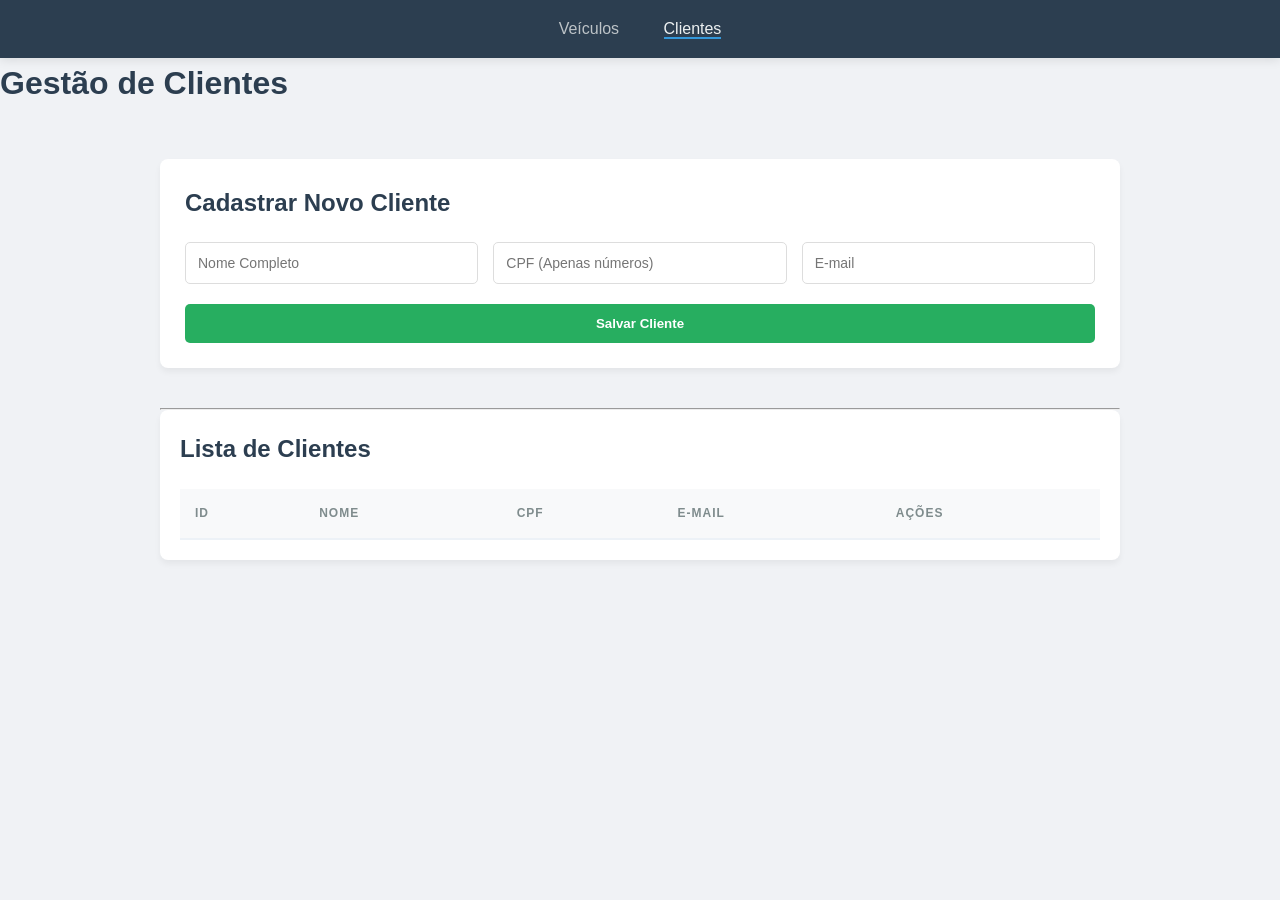
==== FrontEnd/clientes.html @ 45a95d70 "Adição de funções de remover veículos e clientes" ====
<!DOCTYPE html>
<html lang="pt-br">
<head>
    <meta charset="UTF-8">
    <meta name="viewport" content="width=device-width, initial-scale=1.0">
    <title>Concessionária - Gestão de Clientes</title>
    <link rel="stylesheet" href="clientes.css"> </head>
<body>

    <header>
        <nav class="navbar">
            <a href="index.html">Veículos</a>
            <a href="clientes.html" class="active">Clientes</a>
        </nav>
        <h1>Gestão de Clientes</h1>
    </header>

    <main class="container">
        <section class="form-section">
            <h2>Cadastrar Novo Cliente</h2>
            <form id="form-cliente">
                <div class="input-group">
                    <input type="text" id="nome" placeholder="Nome Completo" required>
                    <input type="text" id="cpf" placeholder="CPF (Apenas números)" required maxlength="11">
                    <input type="email" id="email" placeholder="E-mail" required>
                </div>
                <button type="submit" class="btn-save">Salvar Cliente</button>
            </form>
        </section>

        <hr>

        <section class="table-section">
            <h2>Lista de Clientes</h2>
            <table id="tabela-clientes">
                <thead>
                    <tr>
                        <th>ID</th>
                        <th>Nome</th>
                        <th>CPF</th>
                        <th>E-mail</th>
                        <th>Ações</th>
                    </tr>
                </thead>
                <tbody>
                    </tbody>
            </table>
        </section>
    </main>

    <script src="clientes.js"></script>
</body>
</html>
---- FrontEnd/clientes.css ----
/* Configurações Globais */
* {
    margin: 0;
    padding: 0;
    box-sizing: border-box;
    font-family: 'Segoe UI', Tahoma, Geneva, Verdana, sans-serif;
}

body {
    background-color: #f0f2f5;
    color: #333;
    line-height: 1.6;
}

/* Navbar Moderna */
.navbar {
    background-color: #2c3e50;
    padding: 1rem 0;
    text-align: center;
    box-shadow: 0 2px 10px rgba(0,0,0,0.1);
}

.navbar a {
    color: #bdc3c7;
    text-decoration: none;
    margin: 0 20px;
    font-weight: 500;
    transition: 0.3s;
}

.navbar a:hover, .navbar a.active {
    color: #ecf0f1;
    border-bottom: 2px solid #3498db;
}

/* Container Principal */
.container {
    max-width: 1000px;
    margin: 30px auto;
    padding: 20px;
}

h1, h2 {
    color: #2c3e50;
    margin-bottom: 20px;
}

/* Seção do Formulário */
.form-section {
    background: white;
    padding: 25px;
    border-radius: 8px;
    box-shadow: 0 4px 6px rgba(0,0,0,0.05);
    margin-bottom: 40px;
}

.input-group {
    display: grid;
    grid-template-columns: 1fr 1fr 1fr; /* Três colunas iguais */
    gap: 15px;
    margin-bottom: 20px;
}

@media (max-width: 768px) {
    .input-group { grid-template-columns: 1fr; } /* Empilha no celular */
}

input {
    padding: 12px;
    border: 1px solid #ddd;
    border-radius: 5px;
    font-size: 14px;
    outline: none;
    transition: border-color 0.3s;
}

input:focus {
    border-color: #3498db;
}

.btn-save {
    background-color: #27ae60;
    color: white;
    border: none;
    padding: 12px 25px;
    border-radius: 5px;
    cursor: pointer;
    font-weight: bold;
    width: 100%;
    transition: background 0.3s;
}

.btn-save:hover {
    background-color: #219150;
}

/* Tabela de Clientes */
.table-section {
    background: white;
    padding: 20px;
    border-radius: 8px;
    box-shadow: 0 4px 6px rgba(0,0,0,0.05);
    overflow-x: auto; /* Scroll se a tela for pequena */
}

table {
    width: 100%;
    border-collapse: collapse;
}

th {
    background-color: #f8f9fa;
    color: #7f8c8d;
    text-align: left;
    padding: 15px;
    border-bottom: 2px solid #edf2f7;
    text-transform: uppercase;
    font-size: 12px;
    letter-spacing: 1px;
}

td {
    padding: 15px;
    border-bottom: 1px solid #eee;
    font-size: 14px;
}

tr:hover {
    background-color: #f9f9f9;
}

/* Botão de Excluir */
.btn-delete {
    background-color: #e74c3c;
    color: white;
    border: none;
    padding: 6px 12px;
    border-radius: 4px;
    cursor: pointer;
    font-size: 12px;
    transition: 0.3s;
}

.btn-delete:hover {
    background-color: #c0392b;
}
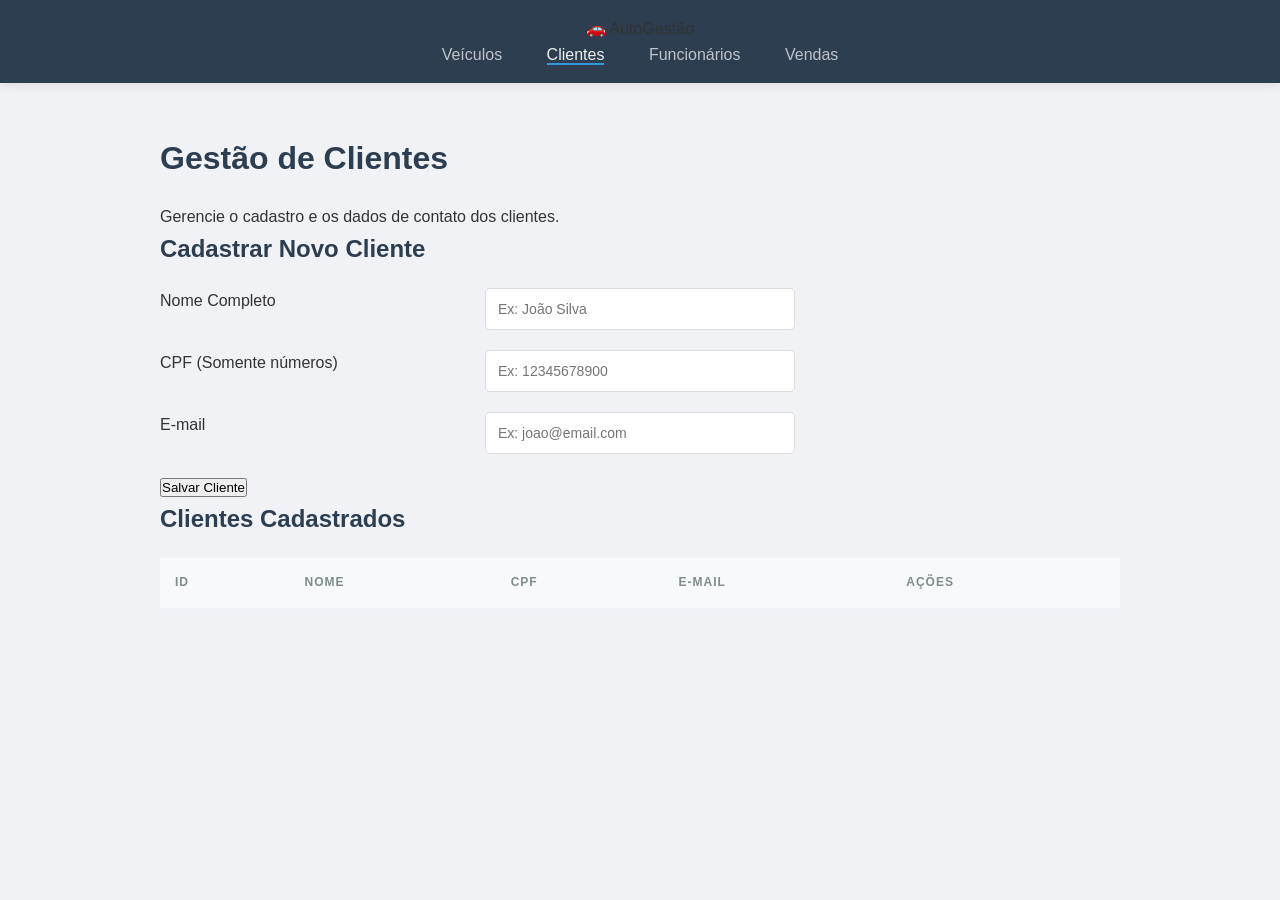
==== commit 41f5f841: "Alterações feitas no html, css e javascript relacionadas à: interação entre paginas, UI/UX aprimorad" ====
--- a/FrontEnd/clientes.html
+++ b/FrontEnd/clientes.html
@@ -4,48 +4,74 @@
     <meta charset="UTF-8">
     <meta name="viewport" content="width=device-width, initial-scale=1.0">
     <title>Concessionária - Gestão de Clientes</title>
-    <link rel="stylesheet" href="clientes.css"> </head>
+    <link href="https://fonts.googleapis.com/css2?family=Inter:wght@400;500;600;700&display=swap" rel="stylesheet">
+    <link rel="stylesheet" href="clientes.css"> 
+</head>
 <body>
 
     <header>
         <nav class="navbar">
-            <a href="index.html">Veículos</a>
-            <a href="clientes.html" class="active">Clientes</a>
+            <div class="nav-container">
+                <span class="logo">🚗 AutoGestão</span>
+                <div class="nav-links">
+                    <a href="veiculos.html">Veículos</a>
+                    <a href="clientes.html" class="active">Clientes</a>
+                    <a href="funcionarios.html">Funcionários</a>
+                    <a href="vendas.html">Vendas</a>
+                </div>
+            </div>
         </nav>
-        <h1>Gestão de Clientes</h1>
     </header>
 
     <main class="container">
-        <section class="form-section">
-            <h2>Cadastrar Novo Cliente</h2>
+        
+        <div class="page-header">
+            <h1>Gestão de Clientes</h1>
+            <p>Gerencie o cadastro e os dados de contato dos clientes.</p>
+        </div>
+
+        <section class="card-section">
+            <h2 class="section-title">Cadastrar Novo Cliente</h2>
             <form id="form-cliente">
-                <div class="input-group">
-                    <input type="text" id="nome" placeholder="Nome Completo" required>
-                    <input type="text" id="cpf" placeholder="CPF (Apenas números)" required maxlength="11">
-                    <input type="email" id="email" placeholder="E-mail" required>
+                <div class="input-grid">
+                    <div class="input-group">
+                        <label for="nome">Nome Completo</label>
+                        <input type="text" id="nome" placeholder="Ex: João Silva" required>
+                    </div>
+                    <div class="input-group">
+                        <label for="cpf">CPF (Somente números)</label>
+                        <input type="text" id="cpf" placeholder="Ex: 12345678900" required maxlength="11">
+                    </div>
+                    <div class="input-group">
+                        <label for="email">E-mail</label>
+                        <input type="email" id="email" placeholder="Ex: joao@email.com" required>
+                    </div>
                 </div>
-                <button type="submit" class="btn-save">Salvar Cliente</button>
+                <div class="form-actions">
+                    <button type="submit" class="btn-primary">Salvar Cliente</button>
+                </div>
             </form>
         </section>
 
-        <hr>
+        <section class="card-section">
+            <h2 class="section-title">Clientes Cadastrados</h2>
+            <div class="table-responsive">
+                <table class="data-table" id="tabela-clientes">
+                    <thead>
+                        <tr>
+                            <th>ID</th>
+                            <th>Nome</th>
+                            <th>CPF</th>
+                            <th>E-mail</th>
+                            <th>Ações</th>
+                        </tr>
+                    </thead>
+                    <tbody>
+                        </tbody>
+                </table>
+            </div>
+        </section>
 
-        <section class="table-section">
-            <h2>Lista de Clientes</h2>
-            <table id="tabela-clientes">
-                <thead>
-                    <tr>
-                        <th>ID</th>
-                        <th>Nome</th>
-                        <th>CPF</th>
-                        <th>E-mail</th>
-                        <th>Ações</th>
-                    </tr>
-                </thead>
-                <tbody>
-                    </tbody>
-            </table>
-        </section>
     </main>
 
     <script src="clientes.js"></script>
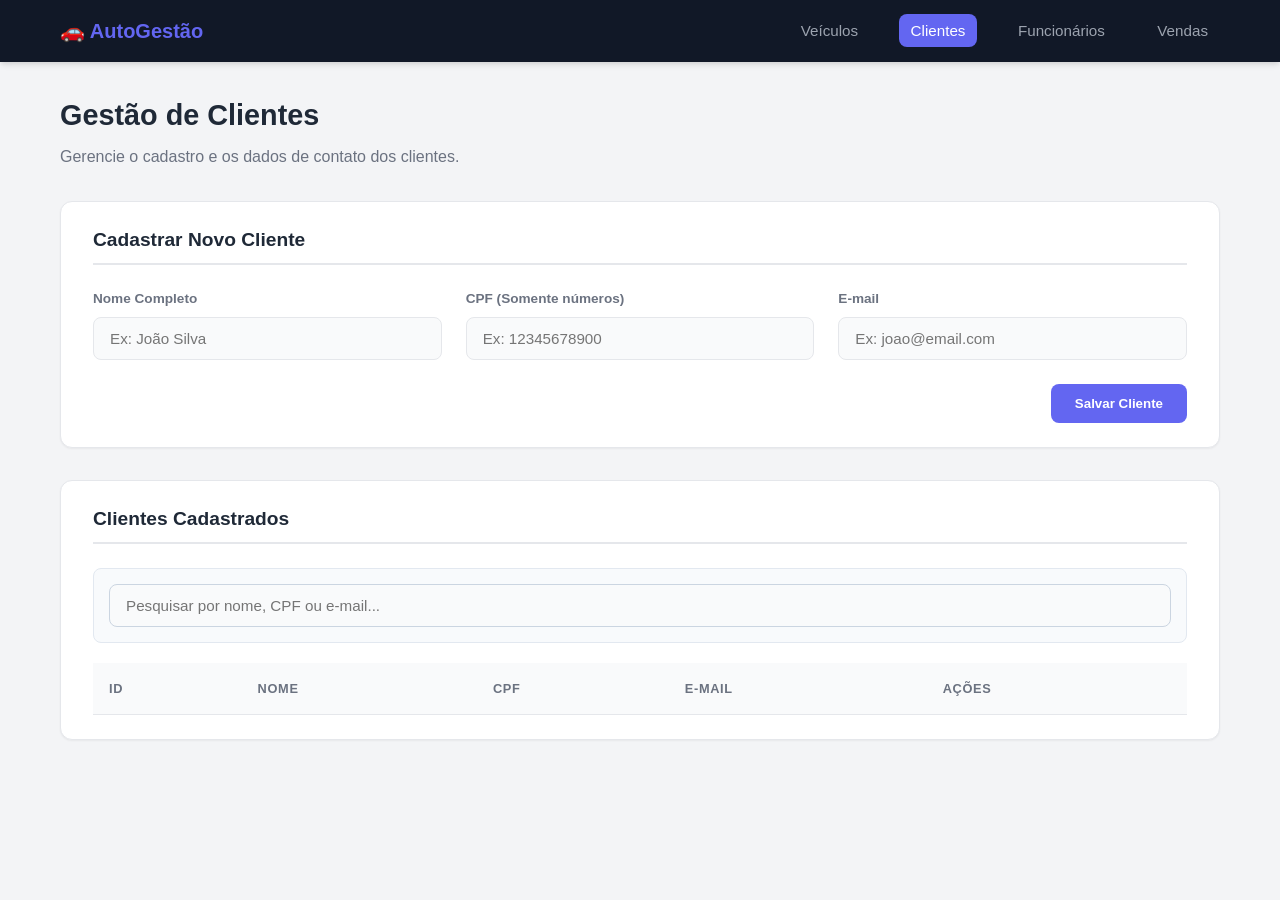
==== commit 9e49b6f5: "fix: restaura a estrutura completa do projeto com todas as pastas" ====
--- a/FrontEnd/clientes.html
+++ b/FrontEnd/clientes.html
@@ -55,6 +55,11 @@
 
         <section class="card-section">
             <h2 class="section-title">Clientes Cadastrados</h2>
+            <div class="search-container">
+                <div class="input-group">
+                    <input type="text" id="input-busca" placeholder="Pesquisar por nome, CPF ou e-mail..." onkeyup="filtrarTabela()">
+                </div>
+            </div>
             <div class="table-responsive">
                 <table class="data-table" id="tabela-clientes">
                     <thead>
--- a/FrontEnd/clientes.css
+++ b/FrontEnd/clientes.css
@@ -1,146 +1,252 @@
-/* Configurações Globais */
+/* =========================================
+   DESIGN SYSTEM - AUTO GESTÃO
+   ========================================= */
+
+   :root {
+    /* Paleta de Cores Padrão (Módulo Clientes - Roxo/Índigo) */
+    --primary-color: #6366f1;      /* Roxo/Índigo principal */
+    --primary-hover: #4f46e5;      /* Roxo escuro (hover) */
+    --bg-color: #f3f4f6;           /* Fundo da página */
+    --card-bg: #ffffff;            /* Fundo dos cards */
+    --text-main: #1f2937;          /* Texto principal escuro */
+    --text-muted: #6b7280;         /* Texto secundário/Labels */
+    --border-color: #e5e7eb;       /* Bordas de inputs e tabelas */
+    
+    /* Cores Semânticas (Ações e Status) */
+    --danger-color: #ef4444;
+    --danger-bg: #fee2e2;
+    
+    /* Sombras e Bordas */
+    --radius-md: 8px;
+    --radius-lg: 12px;
+    --shadow-sm: 0 1px 2px 0 rgba(0, 0, 0, 0.05);
+    --shadow-md: 0 4px 6px -1px rgba(0, 0, 0, 0.1), 0 2px 4px -1px rgba(0, 0, 0, 0.06);
+}
+
+/* --- RESET BÁSICO --- */
 * {
     margin: 0;
     padding: 0;
     box-sizing: border-box;
-    font-family: 'Segoe UI', Tahoma, Geneva, Verdana, sans-serif;
+    font-family: 'Inter', sans-serif;
 }
 
 body {
-    background-color: #f0f2f5;
-    color: #333;
-    line-height: 1.6;
-}
-
-/* Navbar Moderna */
+    background-color: var(--bg-color);
+    color: var(--text-main);
+    line-height: 1.5;
+}
+
+/* --- NAVBAR --- */
 .navbar {
-    background-color: #2c3e50;
+    background-color: #111827;
     padding: 1rem 0;
-    text-align: center;
-    box-shadow: 0 2px 10px rgba(0,0,0,0.1);
-}
-
-.navbar a {
-    color: #bdc3c7;
+    box-shadow: var(--shadow-md);
+}
+
+.nav-container {
+    max-width: 1200px;
+    margin: 0 auto;
+    display: flex;
+    justify-content: space-between;
+    align-items: center;
+    padding: 0 20px;
+}
+
+.logo {
+    color: var(--primary-color);
+    font-size: 1.25rem;
+    font-weight: 700;
+}
+
+.nav-links a {
+    color: #9ca3af;
     text-decoration: none;
-    margin: 0 20px;
+    margin-left: 1.5rem;
     font-weight: 500;
-    transition: 0.3s;
-}
-
-.navbar a:hover, .navbar a.active {
-    color: #ecf0f1;
-    border-bottom: 2px solid #3498db;
-}
-
-/* Container Principal */
+    font-size: 0.95rem;
+    padding: 0.5rem 0.75rem;
+    border-radius: var(--radius-md);
+    transition: all 0.2s ease;
+}
+
+.nav-links a:hover {
+    color: #f9fafb;
+    background-color: #374151;
+}
+
+.nav-links a.active {
+    background-color: var(--primary-color);
+    color: #ffffff;
+}
+
+/* --- ESTRUTURA PRINCIPAL --- */
 .container {
-    max-width: 1000px;
-    margin: 30px auto;
-    padding: 20px;
-}
-
-h1, h2 {
-    color: #2c3e50;
-    margin-bottom: 20px;
-}
-
-/* Seção do Formulário */
-.form-section {
-    background: white;
-    padding: 25px;
-    border-radius: 8px;
-    box-shadow: 0 4px 6px rgba(0,0,0,0.05);
-    margin-bottom: 40px;
+    max-width: 1200px;
+    margin: 2rem auto;
+    padding: 0 20px;
+}
+
+.page-header {
+    margin-bottom: 2rem;
+}
+
+.page-header h1 {
+    font-size: 1.8rem;
+    font-weight: 700;
+    color: var(--text-main);
+}
+
+.page-header p {
+    color: var(--text-muted);
+    margin-top: 0.5rem;
+}
+
+/* --- CARDS --- */
+.card-section {
+    background-color: var(--card-bg);
+    border-radius: var(--radius-lg);
+    padding: 1.5rem 2rem;
+    box-shadow: var(--shadow-sm);
+    border: 1px solid var(--border-color);
+    margin-bottom: 2rem;
+}
+
+.section-title {
+    font-size: 1.2rem;
+    font-weight: 600;
+    margin-bottom: 1.5rem;
+    color: var(--text-main);
+    padding-bottom: 0.5rem;
+    border-bottom: 2px solid var(--border-color);
+}
+
+/* --- FORMULÁRIOS --- */
+.input-grid {
+    display: grid;
+    grid-template-columns: repeat(auto-fit, minmax(200px, 1fr));
+    gap: 1.5rem;
+    margin-bottom: 1.5rem;
 }
 
 .input-group {
-    display: grid;
-    grid-template-columns: 1fr 1fr 1fr; /* Três colunas iguais */
+    display: flex;
+    flex-direction: column;
+}
+
+.input-group label {
+    font-size: 0.85rem;
+    font-weight: 600;
+    color: var(--text-muted);
+    margin-bottom: 0.5rem;
+}
+
+input {
+    padding: 0.75rem 1rem;
+    border: 1px solid var(--border-color);
+    border-radius: var(--radius-md);
+    font-size: 0.95rem;
+    color: var(--text-main);
+    transition: all 0.2s;
+    background-color: #f9fafb;
+}
+
+input:focus {
+    outline: none;
+    border-color: var(--primary-color);
+    background-color: var(--card-bg);
+    box-shadow: 0 0 0 3px rgba(99, 102, 241, 0.15); /* Efeito Focus Ring (Roxo claro) */
+}
+
+.form-actions {
+    display: flex;
+    justify-content: flex-end;
+}
+
+/* Botão Principal */
+.btn-primary {
+    background-color: var(--primary-color);
+    color: white;
+    border: none;
+    padding: 0.75rem 1.5rem;
+    border-radius: var(--radius-md);
+    font-weight: 600;
+    cursor: pointer;
+    transition: background-color 0.2s;
+}
+
+.btn-primary:hover {
+    background-color: var(--primary-hover);
+}
+
+/* --- TABELAS --- */
+.table-responsive {
+    overflow-x: auto;
+}
+
+.data-table {
+    width: 100%;
+    border-collapse: collapse;
+    text-align: left;
+}
+
+.data-table th {
+    background-color: #f9fafb;
+    color: var(--text-muted);
+    font-weight: 600;
+    font-size: 0.8rem;
+    text-transform: uppercase;
+    letter-spacing: 0.05em;
+    padding: 1rem;
+    border-bottom: 1px solid var(--border-color);
+}
+
+.data-table td {
+    padding: 1rem;
+    border-bottom: 1px solid var(--border-color);
+    color: var(--text-main);
+    font-size: 0.95rem;
+    vertical-align: middle;
+}
+
+.data-table tbody tr:hover {
+    background-color: #f9fafb;
+}
+
+/* --- BOTÃO DE AÇÃO (Tabela) --- */
+.btn-delete {
+    background-color: var(--card-bg);
+    color: var(--danger-color);
+    border: 1px solid var(--danger-color);
+    padding: 0.4rem 0.75rem;
+    border-radius: var(--radius-md);
+    font-size: 0.85rem;
+    font-weight: 500;
+    cursor: pointer;
+    transition: all 0.2s;
+}
+
+.btn-delete:hover {
+    background-color: var(--danger-color);
+    color: white;
+}
+
+/* --- BARRA DE BUSCA --- */
+.search-container {
+    display: flex;
     gap: 15px;
     margin-bottom: 20px;
-}
-
-@media (max-width: 768px) {
-    .input-group { grid-template-columns: 1fr; } /* Empilha no celular */
-}
-
-input {
-    padding: 12px;
-    border: 1px solid #ddd;
-    border-radius: 5px;
-    font-size: 14px;
-    outline: none;
-    transition: border-color 0.3s;
-}
-
-input:focus {
-    border-color: #3498db;
-}
-
-.btn-save {
-    background-color: #27ae60;
-    color: white;
-    border: none;
-    padding: 12px 25px;
-    border-radius: 5px;
-    cursor: pointer;
-    font-weight: bold;
-    width: 100%;
-    transition: background 0.3s;
-}
-
-.btn-save:hover {
-    background-color: #219150;
-}
-
-/* Tabela de Clientes */
-.table-section {
-    background: white;
-    padding: 20px;
+    background: #f8fafc;
+    padding: 15px;
     border-radius: 8px;
-    box-shadow: 0 4px 6px rgba(0,0,0,0.05);
-    overflow-x: auto; /* Scroll se a tela for pequena */
-}
-
-table {
-    width: 100%;
-    border-collapse: collapse;
-}
-
-th {
-    background-color: #f8f9fa;
-    color: #7f8c8d;
-    text-align: left;
-    padding: 15px;
-    border-bottom: 2px solid #edf2f7;
-    text-transform: uppercase;
-    font-size: 12px;
-    letter-spacing: 1px;
-}
-
-td {
-    padding: 15px;
-    border-bottom: 1px solid #eee;
-    font-size: 14px;
-}
-
-tr:hover {
-    background-color: #f9f9f9;
-}
-
-/* Botão de Excluir */
-.btn-delete {
-    background-color: #e74c3c;
-    color: white;
-    border: none;
-    padding: 6px 12px;
-    border-radius: 4px;
-    cursor: pointer;
-    font-size: 12px;
-    transition: 0.3s;
-}
-
-.btn-delete:hover {
-    background-color: #c0392b;
+    border: 1px solid #e2e8f0;
+}
+
+.search-container .input-group {
+    flex: 1;
+    margin-bottom: 0;
+}
+
+#input-busca {
+    border-color: #cbd5e1;
 }
